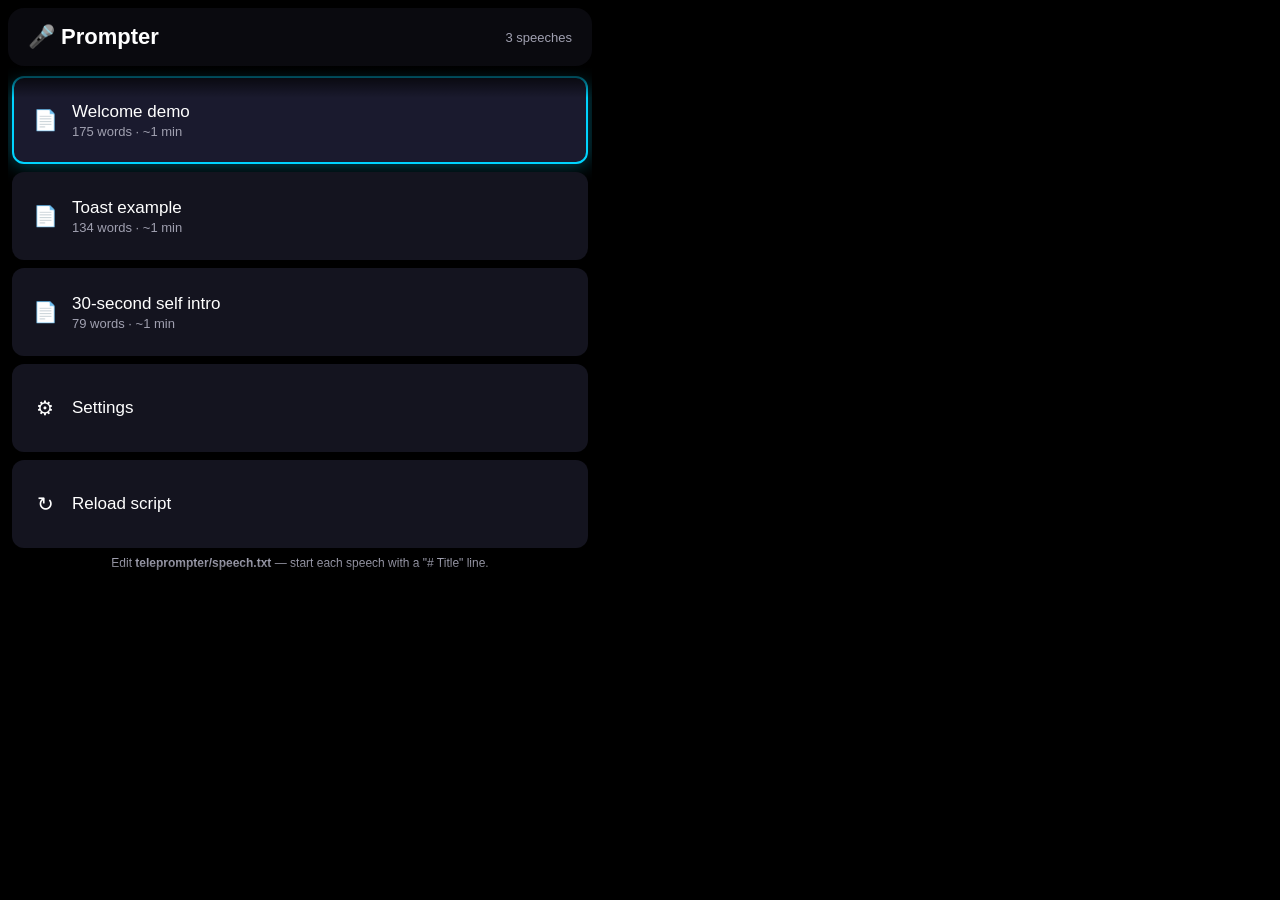
==== teleprompter/index.html @ 85d96332 "Add Ray-Ban Display web apps (hello world + teleprompter) and native iOS sample - Hello Display at /" ====
<!DOCTYPE html>
<html lang="en">
<head>
  <meta charset="UTF-8">
  <meta name="viewport" content="width=600, height=600, initial-scale=1.0, user-scalable=no">
  <meta name="description" content="Personal teleprompter for Meta Ray-Ban Display — multiple speeches, Neural Band scrolling, adjustable text size and scroll step.">
  <meta name="mrbd-web-app-capable" content="yes">
  <title>Prompter</title>
  <link rel="icon" type="image/png" href="favicon.png">
  <link rel="manifest" href="manifest.webmanifest">
  <link rel="stylesheet" href="styles.css">
</head>
<body>
  <div id="app">

    <!-- ============ HOME: speech picker ============ -->
    <div id="home" class="screen">
      <header class="header">
        <h1>&#127908; Prompter</h1>
        <span class="header-meta" id="script-status">Loading&hellip;</span>
      </header>
      <div class="content-frame">
        <div class="content">
          <div id="speech-list" class="speech-list"></div>
          <button class="menu-item focusable" data-action="go-settings">
            <span class="menu-icon">&#9881;</span>
            <span class="menu-label"><span class="menu-title">Settings</span></span>
          </button>
          <button class="menu-item focusable" data-action="reload-script">
            <span class="menu-icon">&#8635;</span>
            <span class="menu-label"><span class="menu-title">Reload script</span></span>
          </button>
          <p class="hint">Edit <b>teleprompter/speech.txt</b> &mdash; start each speech with a "# Title" line.</p>
        </div>
      </div>
    </div>

    <!-- ============ SPEECH DETAIL ============ -->
    <div id="speech" class="screen hidden">
      <header class="header">
        <button class="back-btn focusable" data-action="back">&#8592;</button>
        <h1 id="speech-title">Speech</h1>
      </header>
      <div class="content">
        <div class="card stats-card">
          <div class="stat">
            <span class="stat-value" id="stat-words">&ndash;</span>
            <span class="stat-label">words</span>
          </div>
          <div class="stat">
            <span class="stat-value" id="stat-minutes">&ndash;</span>
            <span class="stat-label">est. minutes</span>
          </div>
          <div class="stat">
            <span class="stat-value" id="stat-progress">0%</span>
            <span class="stat-label">position</span>
          </div>
        </div>
        <button class="menu-item focusable initial-focus" data-action="start">
          <span class="menu-icon">&#9654;</span>
          <span class="menu-label"><span class="menu-title" id="start-label">Start prompting</span></span>
        </button>
        <button class="menu-item focusable" data-action="restart">
          <span class="menu-icon">&#9198;</span>
          <span class="menu-label"><span class="menu-title">Restart from top</span></span>
        </button>
      </div>
    </div>

    <!-- ============ PROMPTER ============ -->
    <div id="prompter" class="screen hidden">
      <div class="progress-track"><div class="progress-fill" id="progress-fill"></div></div>
      <div class="prompter-frame">
        <div class="prompter-viewport" id="prompter-viewport">
          <div class="prompter-text" id="prompter-text"></div>
        </div>
      </div>
    </div>

    <!-- ============ SETTINGS ============ -->
    <div id="settings" class="screen hidden">
      <header class="header">
        <button class="back-btn focusable" data-action="back">&#8592;</button>
        <h1>Settings</h1>
        <span class="header-meta">&#8596; to change</span>
      </header>
      <div class="content" id="settings-list">
        <!-- setting rows injected by app.js -->
      </div>
    </div>

  </div>
  <script src="app.js"></script>
</body>
</html>
---- teleprompter/styles.css ----
:root {
  --bg-primary: #000000; /* pure black = transparent on additive display */
  --bg-secondary: #0a0a0f;
  --bg-tertiary: #14141f;
  --bg-card: #1a1a2e;
  --text-primary: #ffffff;
  --text-secondary: #a0a0b0;
  --accent-primary: #00d4ff;
  --focus-ring: #00d4ff;
  --focus-glow: rgba(0, 212, 255, 0.4);
  --radius-sm: 8px;
  --radius-md: 12px;
  --radius-lg: 16px;
}

* { margin: 0; padding: 0; box-sizing: border-box; }

body {
  font-family: -apple-system, BlinkMacSystemFont, 'Segoe UI', sans-serif;
  background: var(--bg-primary);
  color: var(--text-primary);
  width: 600px;
  height: 600px;
  overflow: hidden;
}

#app { width: 100%; height: 100%; position: relative; }

/* --- Screens --- */
.screen {
  width: 100%;
  height: 100%;
  display: flex;
  flex-direction: column;
  position: absolute;
  top: 0;
  left: 0;
  padding: 8px; /* safe margin */
}
.screen.hidden { display: none; }

/* --- Header --- */
.header {
  display: flex;
  align-items: center;
  padding: 16px 20px;
  background: var(--bg-secondary);
  border-radius: var(--radius-lg);
  gap: 12px;
  flex-shrink: 0;
}
.header h1 { font-size: 22px; font-weight: 600; flex: 1; }
.header-meta { font-size: 13px; color: var(--text-secondary); }
.back-btn {
  background: transparent;
  color: var(--text-primary);
  font-size: 22px;
  padding: 8px 12px;
  border-radius: var(--radius-sm);
  border: 2px solid transparent;
}

/* --- Content --- */
.content {
  flex: 1;
  padding: 10px 4px 4px;
  overflow-y: auto;
  display: flex;
  flex-direction: column;
  gap: 8px;
}

/* --- Focus states (critical for EMG/D-pad) --- */
.focusable {
  transition: all 0.15s ease;
  border: 2px solid transparent;
  cursor: pointer;
  min-height: 44px;
}
.focusable:focus {
  outline: none;
  border-color: var(--focus-ring);
  box-shadow: 0 0 20px var(--focus-glow);
}

/* --- Cards / stats --- */
.card {
  background: var(--bg-card);
  border-radius: var(--radius-md);
  padding: 16px;
}
.stats-card {
  display: flex;
  justify-content: space-around;
  padding: 12px 16px;
}
.stat { display: flex; flex-direction: column; align-items: center; gap: 2px; }
.stat-value {
  font-size: 26px;
  font-weight: 700;
  color: var(--accent-primary);
}
.stat-label { font-size: 12px; color: var(--text-secondary); }

/* --- Scrollable content frame with edge scrims (home) --- */
.content-frame {
  flex: 1;
  position: relative;
  overflow: hidden;
}
.content-frame .content { height: 100%; }
.content-frame::before,
.content-frame::after {
  content: '';
  position: absolute;
  left: 0;
  right: 0;
  height: 32px;
  pointer-events: none;
  z-index: 5;
}
.content-frame::before { top: 0; background: linear-gradient(to bottom, #000, transparent); }
.content-frame::after { bottom: 0; background: linear-gradient(to top, #000, transparent); }

/* --- Speech list --- */
.speech-list {
  display: flex;
  flex-direction: column;
  gap: 8px;
}
.menu-title { display: block; }
.menu-meta {
  display: block;
  font-size: 13px;
  font-weight: 400;
  color: var(--text-secondary);
  margin-top: 2px;
}

/* --- Home menu --- */
.menu-item {
  display: flex;
  align-items: center;
  gap: 14px;
  padding: 8px 18px;
  min-height: 88px; /* platform-mandated tap-target height */
  background: var(--bg-tertiary);
  border-radius: var(--radius-md);
  color: var(--text-primary);
  font-size: 17px;
  font-weight: 500;
  text-align: left;
}
.menu-item:focus { background: var(--bg-card); }
.menu-icon { font-size: 20px; width: 26px; text-align: center; }
.menu-label { flex: 1; }
.hint {
  font-size: 12px;
  color: var(--text-secondary);
  text-align: center;
  padding: 0 8px;
}

/* --- Prompter --- */
#prompter { padding: 8px; gap: 6px; }
.progress-track {
  height: 5px;
  background: var(--bg-tertiary);
  border-radius: 3px;
  flex-shrink: 0;
  overflow: hidden;
}
.progress-fill {
  height: 100%;
  width: 0%;
  background: var(--accent-primary);
  border-radius: 3px;
  transition: width 0.25s ease;
}
.prompter-frame {
  flex: 1;
  position: relative;
  overflow: hidden;
}
.prompter-viewport {
  height: 100%;
  overflow: hidden; /* no scrollbar; scrolled programmatically */
  /* NOTE: no CSS scroll-behavior here — position restores must be instant;
     user-initiated steps request smooth explicitly in app.js */
}
/* Edge scrims (required on scrolling containers). Gradient to pure black
   = fade to transparent on the additive display. */
.prompter-frame::before,
.prompter-frame::after {
  content: '';
  position: absolute;
  left: 0;
  right: 0;
  height: 48px;
  pointer-events: none;
  z-index: 5;
}
.prompter-frame::before { top: 0; background: linear-gradient(to bottom, #000, transparent); }
.prompter-frame::after { bottom: 0; background: linear-gradient(to top, #000, transparent); }
.prompter-text {
  padding: 6px 10px 520px; /* deep bottom pad lets the last line reach the top */
  color: var(--text-primary);
  /* font-size / line-height / weight set from settings by app.js */
}
.prompter-text p { margin-bottom: 0.8em; }

/* --- Settings rows --- */
.setting-row {
  display: flex;
  align-items: center;
  gap: 12px;
  padding: 8px 18px;
  min-height: 88px; /* platform-mandated tap-target height */
  background: var(--bg-tertiary);
  border-radius: var(--radius-md);
  color: var(--text-primary);
  font-size: 16px;
  text-align: left;
}
.setting-row:focus { background: var(--bg-card); }
.setting-label { flex: 1; font-weight: 500; }
.setting-value {
  color: var(--accent-primary);
  font-weight: 700;
  font-size: 16px;
  min-width: 96px;
  text-align: right;
}

/* --- Toast --- */
.toast {
  position: fixed;
  top: 24px;
  left: 50%;
  transform: translateX(-50%) translateY(-90px);
  background: var(--bg-card);
  color: var(--text-primary);
  padding: 10px 22px;
  border-radius: 24px; /* platform toast spec */
  font-size: 15px;
  border: 1px solid var(--accent-primary);
  transition: transform 0.3s ease;
  z-index: 100;
  pointer-events: none;
  white-space: nowrap;
}
.toast.visible { transform: translateX(-50%) translateY(0); }

.hidden { display: none !important; }
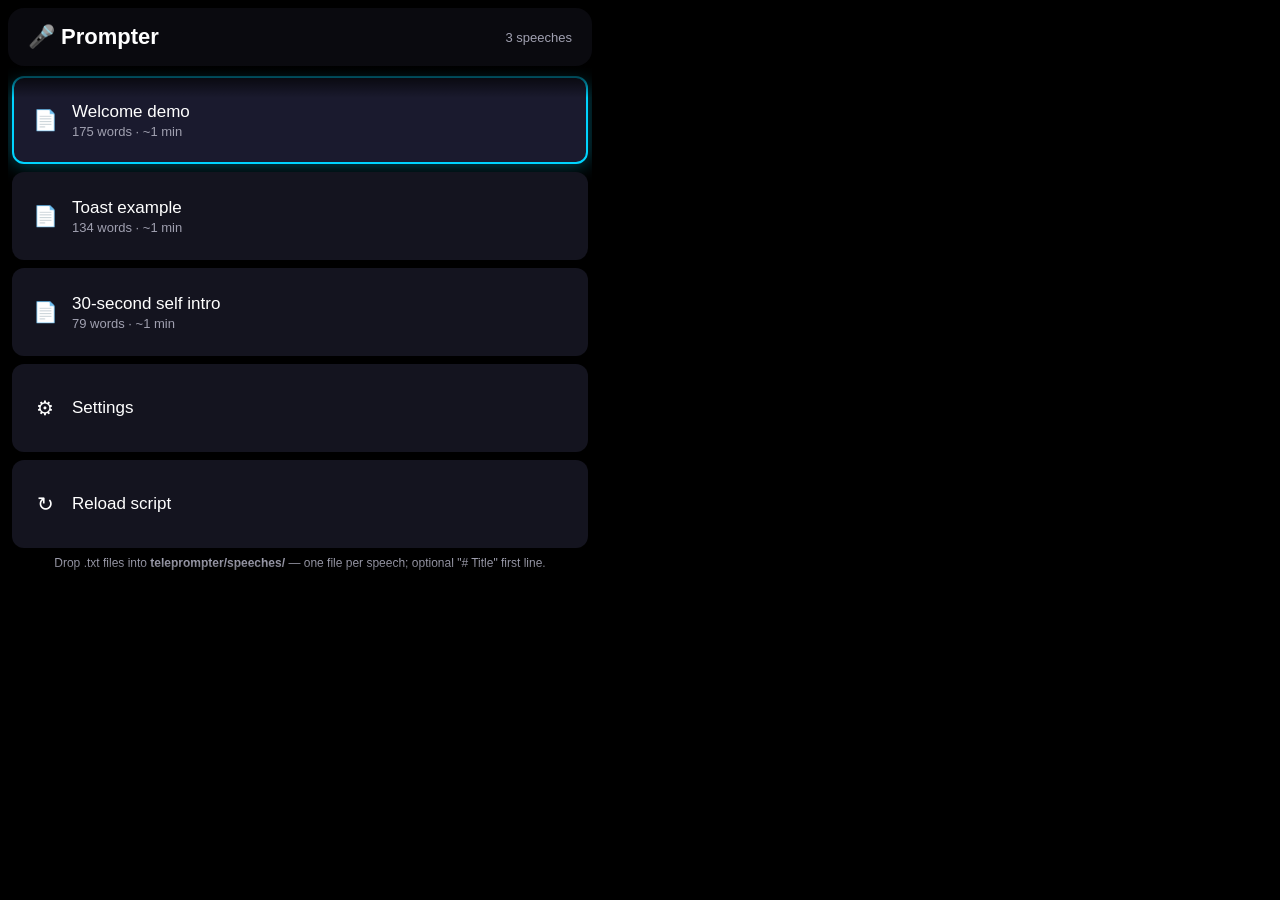
==== commit 5960aeb1: "Teleprompter: replace single speech.txt with a speeches/ folder One .txt file per speech, dumped int" ====
--- a/teleprompter/index.html
+++ b/teleprompter/index.html
@@ -30,7 +30,7 @@
             <span class="menu-icon">&#8635;</span>
             <span class="menu-label"><span class="menu-title">Reload script</span></span>
           </button>
-          <p class="hint">Edit <b>teleprompter/speech.txt</b> &mdash; start each speech with a "# Title" line.</p>
+          <p class="hint">Drop .txt files into <b>teleprompter/speeches/</b> &mdash; one file per speech; optional "# Title" first line.</p>
         </div>
       </div>
     </div>
